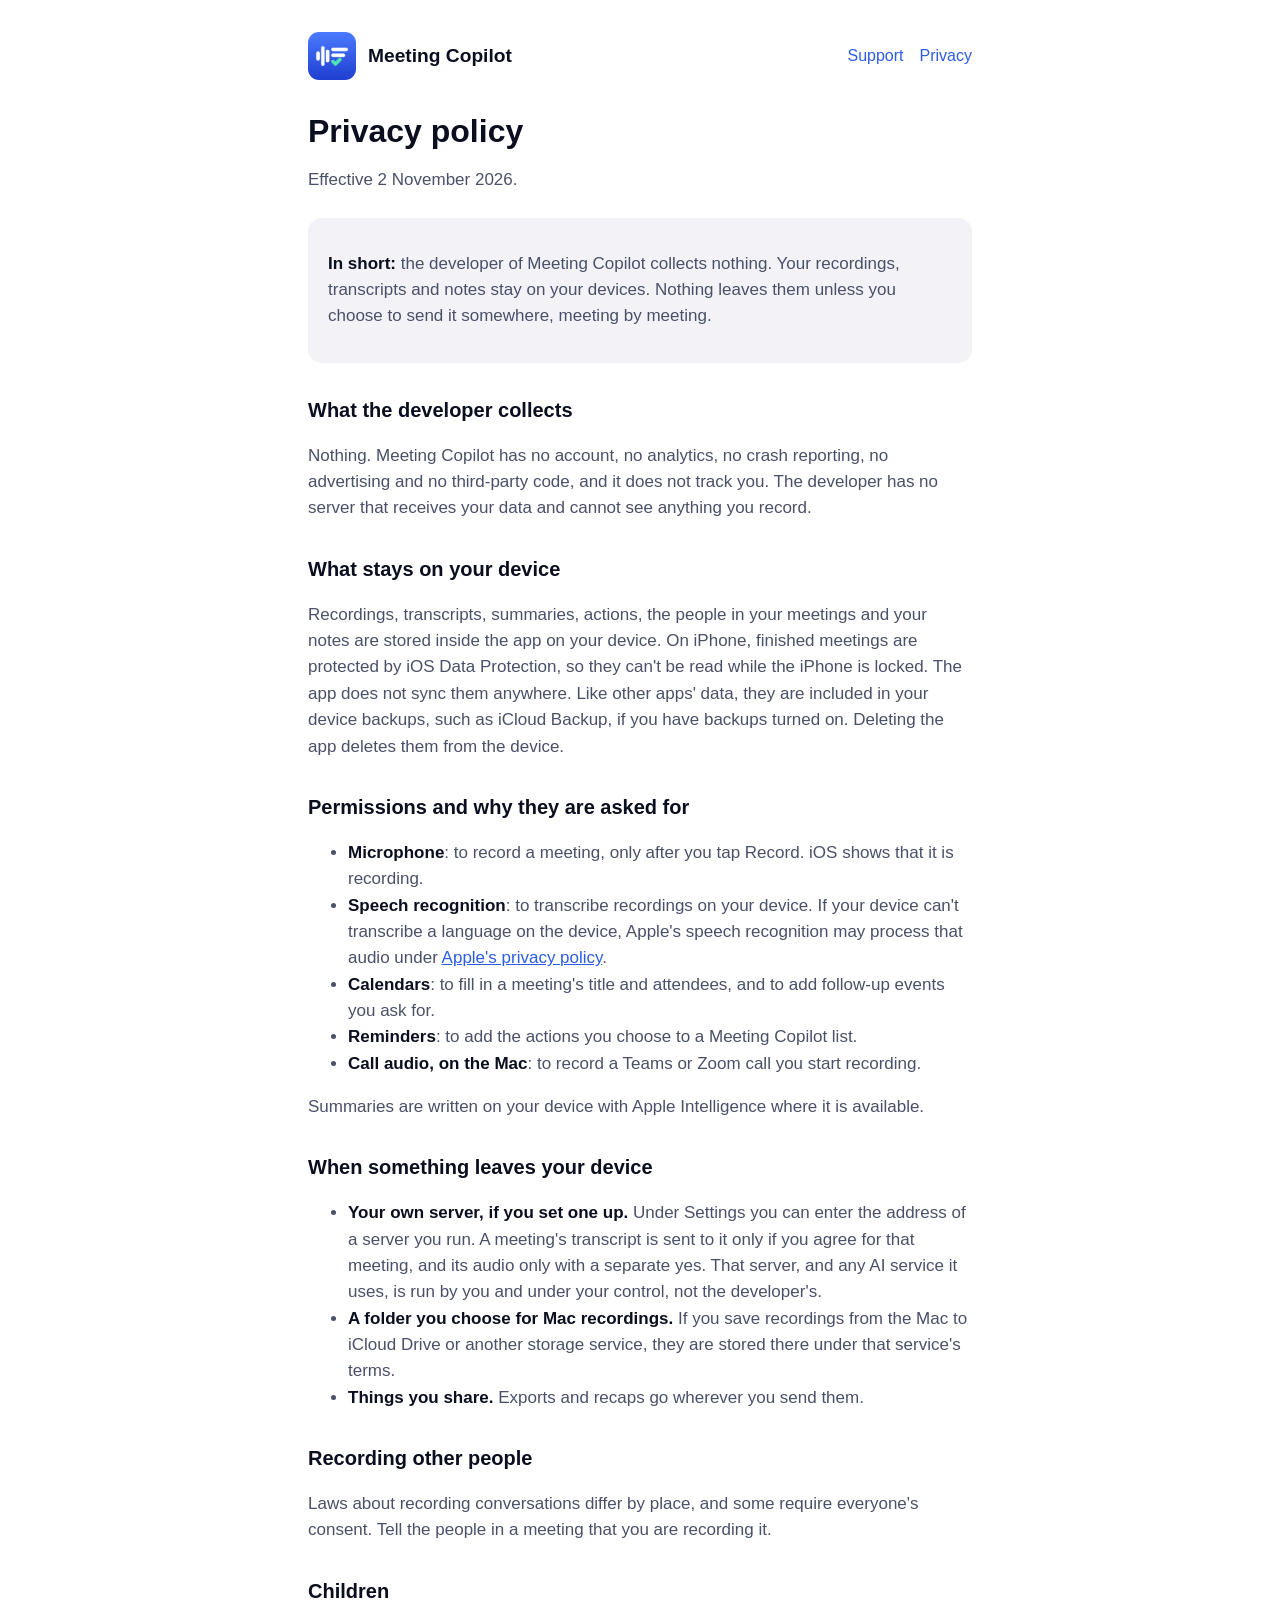
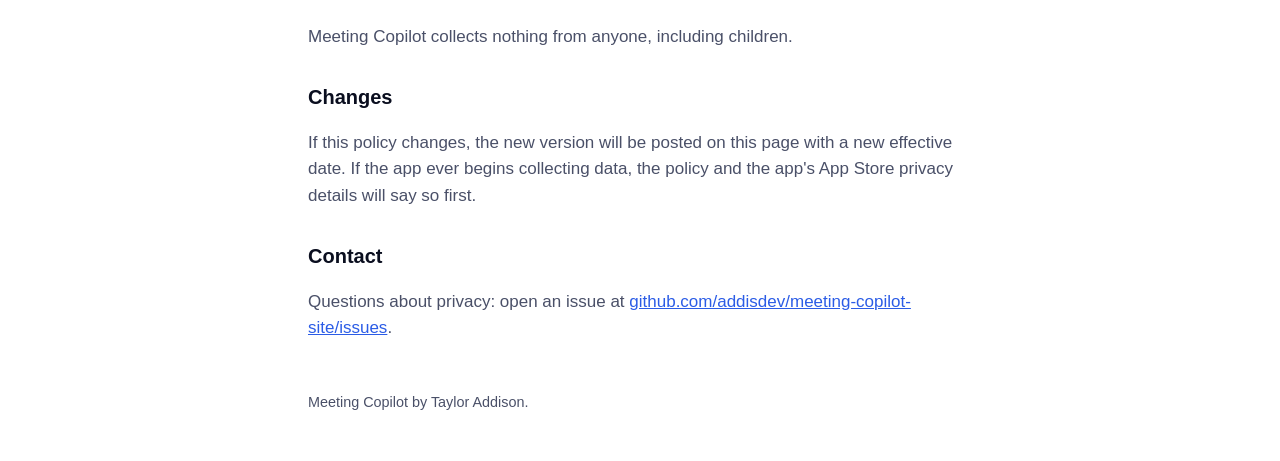
==== privacy.html @ 357b87fa "Add Meeting Copilot's support page and privacy policy Co-authored-by: Cursor <cursoragent@cursor.com" ====
<!doctype html>
<html lang="en">
<head>
  <meta charset="utf-8">
  <meta name="viewport" content="width=device-width, initial-scale=1">
  <title>Privacy policy · Meeting Copilot</title>
  <link rel="icon" href="icon.png">
  <link rel="stylesheet" href="style.css">
</head>
<body>
  <header>
    <img src="icon.png" alt="">
    <a href="./">Meeting Copilot</a>
    <nav><a href="./#support">Support</a><a href="privacy.html">Privacy</a></nav>
  </header>
  <main>
    <h1>Privacy policy</h1>
    <p>Effective 2 November 2026.</p>

    <div class="panel">
      <p><strong>In short:</strong> the developer of Meeting Copilot collects nothing. Your
        recordings, transcripts and notes stay on your devices. Nothing leaves them unless you
        choose to send it somewhere, meeting by meeting.</p>
    </div>

    <h2>What the developer collects</h2>
    <p>Nothing. Meeting Copilot has no account, no analytics, no crash reporting, no
      advertising and no third-party code, and it does not track you. The developer has no
      server that receives your data and cannot see anything you record.</p>

    <h2>What stays on your device</h2>
    <p>Recordings, transcripts, summaries, actions, the people in your meetings and your notes
      are stored inside the app on your device. On iPhone, finished meetings are protected by
      iOS Data Protection, so they can't be read while the iPhone is locked. The app does not
      sync them anywhere. Like other apps' data, they are included in your device backups, such
      as iCloud Backup, if you have backups turned on. Deleting the app deletes them from the
      device.</p>

    <h2>Permissions and why they are asked for</h2>
    <ul>
      <li><strong>Microphone</strong>: to record a meeting, only after you tap Record. iOS shows
        that it is recording.</li>
      <li><strong>Speech recognition</strong>: to transcribe recordings on your device. If your
        device can't transcribe a language on the device, Apple's speech recognition may
        process that audio under <a href="https://www.apple.com/legal/privacy/">Apple's privacy
        policy</a>.</li>
      <li><strong>Calendars</strong>: to fill in a meeting's title and attendees, and to add
        follow-up events you ask for.</li>
      <li><strong>Reminders</strong>: to add the actions you choose to a Meeting Copilot list.</li>
      <li><strong>Call audio, on the Mac</strong>: to record a Teams or Zoom call you start
        recording.</li>
    </ul>
    <p>Summaries are written on your device with Apple Intelligence where it is available.</p>

    <h2>When something leaves your device</h2>
    <ul>
      <li><strong>Your own server, if you set one up.</strong> Under Settings you can enter the
        address of a server you run. A meeting's transcript is sent to it only if you agree for
        that meeting, and its audio only with a separate yes. That server, and any AI service it
        uses, is run by you and under your control, not the developer's.</li>
      <li><strong>A folder you choose for Mac recordings.</strong> If you save recordings from the
        Mac to iCloud Drive or another storage service, they are stored there under that
        service's terms.</li>
      <li><strong>Things you share.</strong> Exports and recaps go wherever you send them.</li>
    </ul>

    <h2>Recording other people</h2>
    <p>Laws about recording conversations differ by place, and some require everyone's
      consent. Tell the people in a meeting that you are recording it.</p>

    <h2>Children</h2>
    <p>Meeting Copilot collects nothing from anyone, including children.</p>

    <h2>Changes</h2>
    <p>If this policy changes, the new version will be posted on this page with a new effective
      date. If the app ever begins collecting data, the policy and the app's App Store privacy
      details will say so first.</p>

    <h2>Contact</h2>
    <p>Questions about privacy: open an issue at
      <a href="https://github.com/addisdev/meeting-copilot-site/issues">github.com/addisdev/meeting-copilot-site/issues</a>.</p>
  </main>
  <footer>Meeting Copilot by Taylor Addison.</footer>
</body>
</html>
---- style.css ----
:root {
  --ink: #0a0e1f;
  --muted: #4a5068;
  --accent: #2b5ce6;
  --bg: #ffffff;
  --panel: #f2f2f7;
  color-scheme: light dark;
}

@media (prefers-color-scheme: dark) {
  :root {
    --ink: #f2f2f7;
    --muted: #b4b9cc;
    --accent: #8daeff;
    --bg: #0a0e1f;
    --panel: #161b30;
  }
}

* { box-sizing: border-box; }

body {
  margin: 0;
  font: 17px/1.55 -apple-system, BlinkMacSystemFont, "Segoe UI", Roboto, sans-serif;
  color: var(--ink);
  background: var(--bg);
}

main, header, footer { max-width: 44rem; margin: 0 auto; padding: 0 1.25rem; }

header { display: flex; align-items: center; gap: 0.75rem; padding-top: 2rem; }
header img { width: 48px; height: 48px; border-radius: 11px; }
header a { color: inherit; text-decoration: none; font-weight: 600; font-size: 1.2rem; }

nav { margin-left: auto; display: flex; gap: 1rem; }
nav a { font-weight: 400; font-size: 1rem; color: var(--accent); }

h1 { font-size: 2rem; line-height: 1.2; margin: 2rem 0 0.5rem; }
h2 { font-size: 1.25rem; margin: 2rem 0 0.5rem; }
p, li { color: var(--muted); }
strong { color: var(--ink); }
a { color: var(--accent); }

.panel { background: var(--panel); border-radius: 14px; padding: 1rem 1.25rem; margin: 1.5rem 0; }

footer { padding-top: 2rem; padding-bottom: 3rem; font-size: 0.9rem; color: var(--muted); }
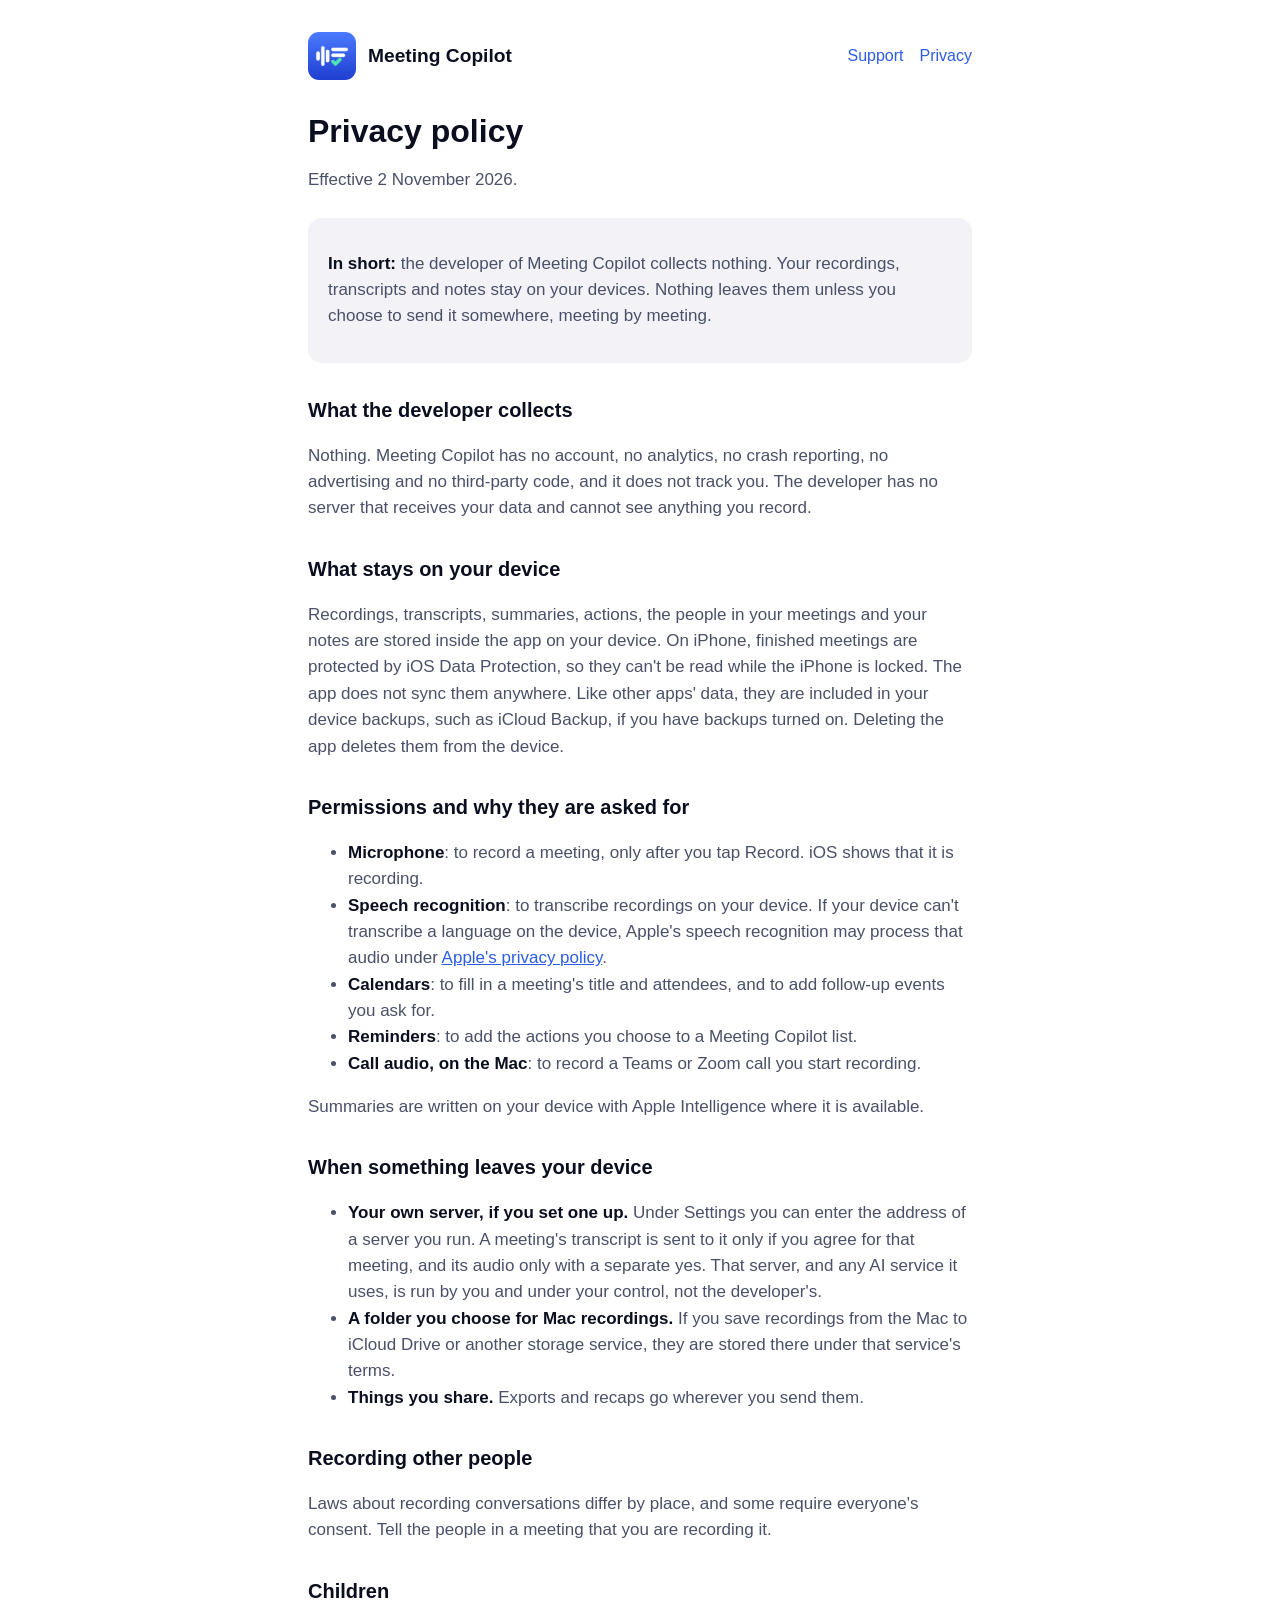
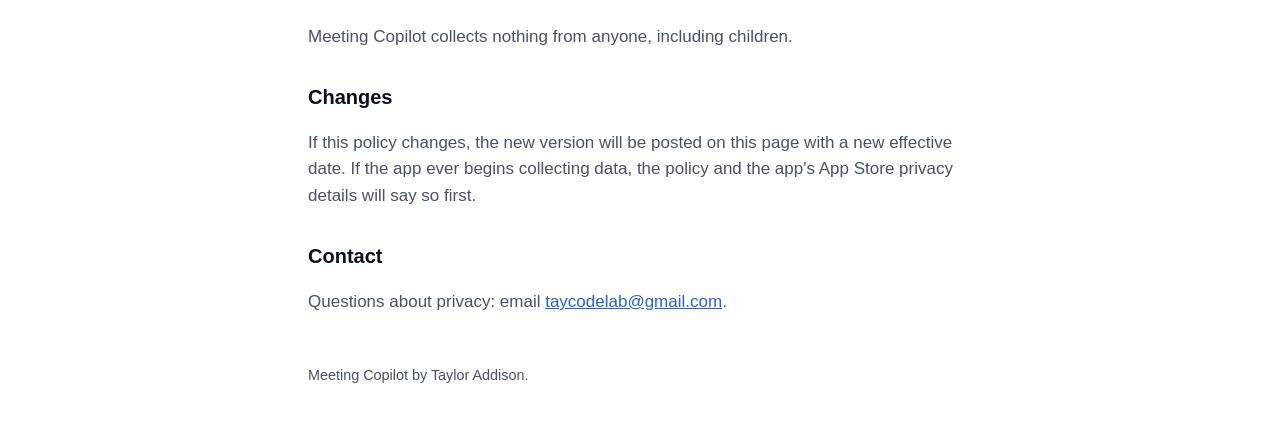
==== commit 1918e004: "Give an email address for support and privacy questions Co-authored-by: Cursor <cursoragent@cursor.c" ====
--- a/privacy.html
+++ b/privacy.html
@@ -77,8 +77,8 @@
       details will say so first.</p>
 
     <h2>Contact</h2>
-    <p>Questions about privacy: open an issue at
-      <a href="https://github.com/addisdev/meeting-copilot-site/issues">github.com/addisdev/meeting-copilot-site/issues</a>.</p>
+    <p>Questions about privacy: email
+      <a href="mailto:taycodelab@gmail.com?subject=Meeting%20Copilot%20privacy">taycodelab@gmail.com</a>.</p>
   </main>
   <footer>Meeting Copilot by Taylor Addison.</footer>
 </body>
